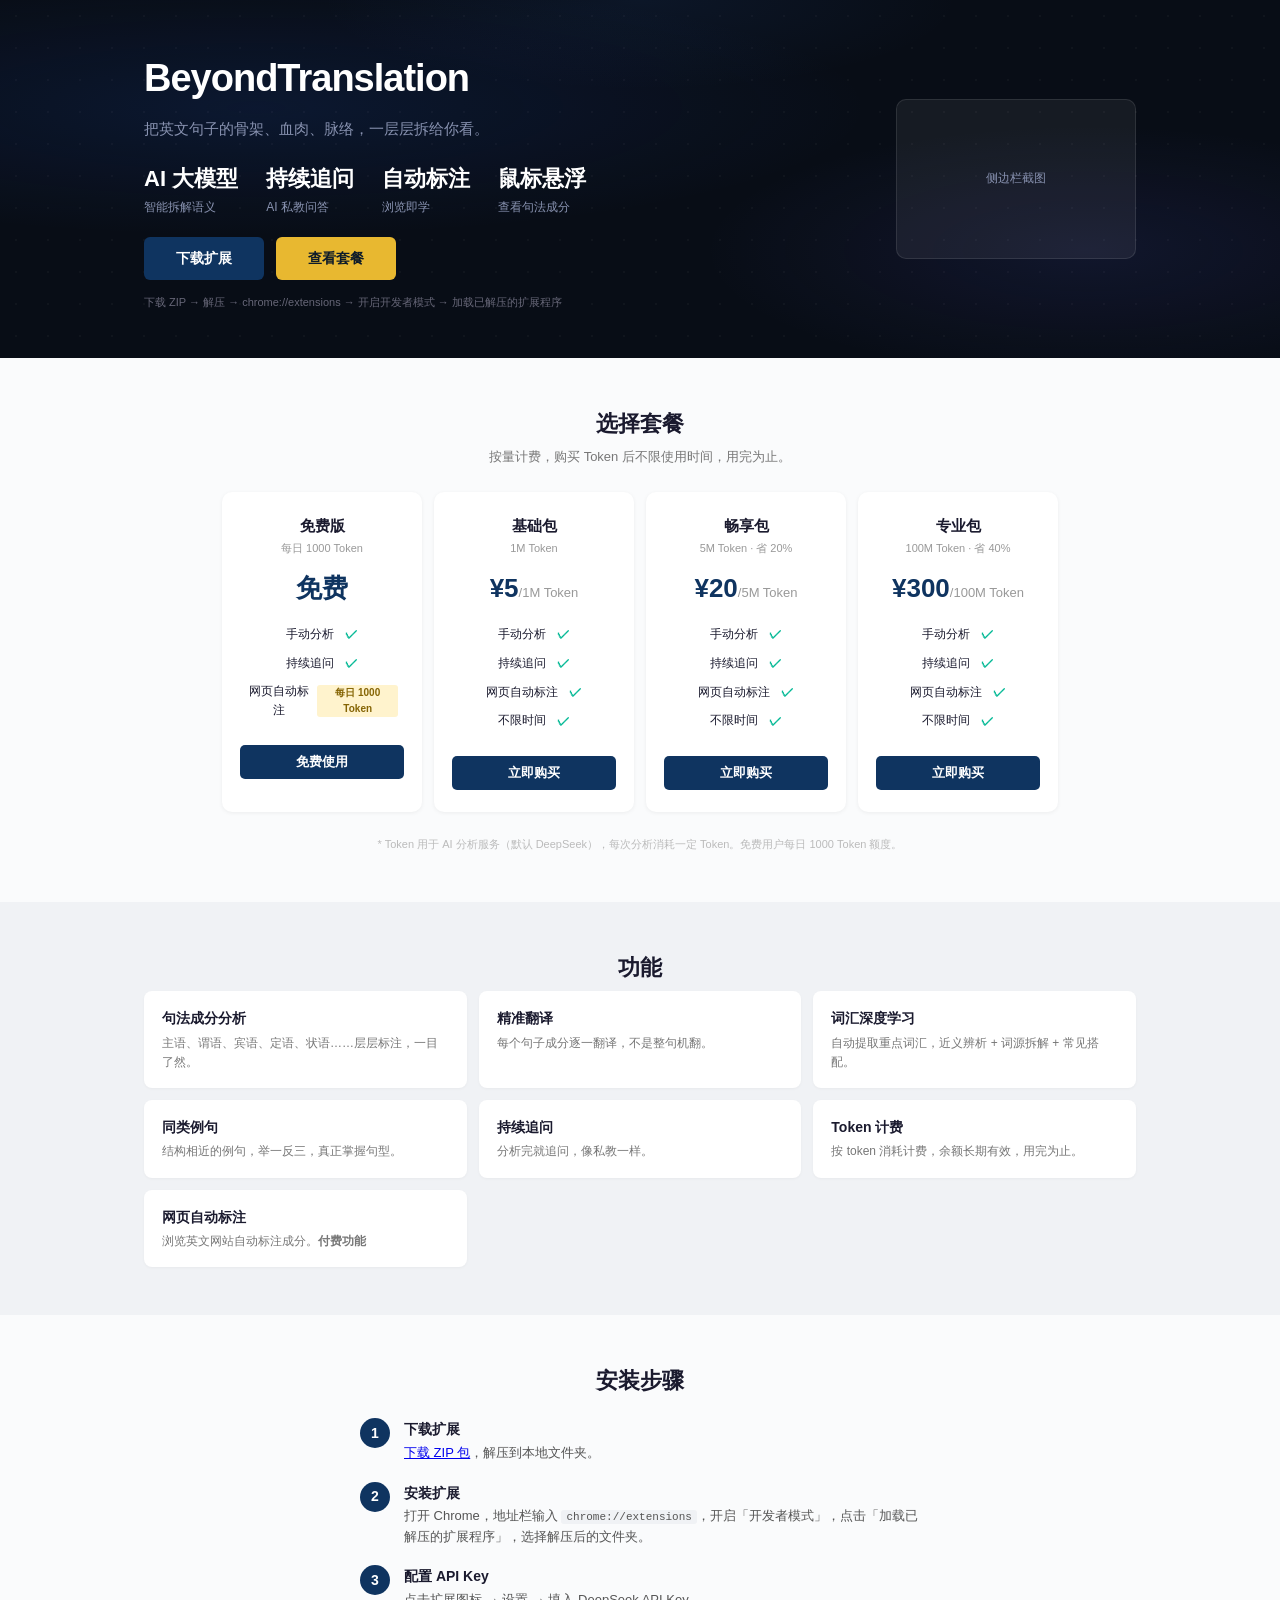
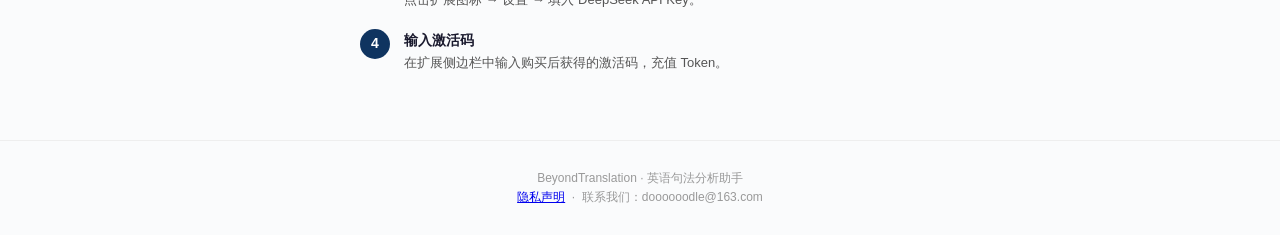
==== index.html @ a38ae43b "1" ====
<!DOCTYPE html>
<html lang="zh-CN">
<head>
<meta charset="UTF-8">
<meta name="viewport" content="width=device-width, initial-scale=1.0">
<title>BeyondTranslation - 英语句法分析助手</title>
<link rel="stylesheet" href="css/style.css">
</head>
<body>

<!-- Hero -->
<header class="hero">
  <div class="container hero-split">
    <div class="hero-left">
      <h1>BeyondTranslation</h1>
      <p class="hero-tagline">把英文句子的骨架、血肉、脉络，一层层拆给你看。</p>
      <div class="hero-stats">
        <div class="stat"><strong>AI 大模型</strong><span>智能拆解语义</span></div>
        <div class="stat"><strong>持续追问</strong><span>AI 私教问答</span></div>
        <div class="stat"><strong>自动标注</strong><span>浏览即学</span></div>
        <div class="stat"><strong>鼠标悬浮</strong><span>查看句法成分</span></div>
      </div>
      <div class="hero-actions">
        <a href="assets/beyond-translation.zip" class="hero-cta hero-cta-dl" download>下载扩展</a>
        <a href="#pricing" class="hero-cta">查看套餐</a>
        <p class="hero-install">下载 ZIP → 解压 → chrome://extensions → 开启开发者模式 → 加载已解压的扩展程序</p>
      </div>    </div>
    <div class="hero-right">
      <div class="hero-img">
        <span>侧边栏截图</span>
      </div>
    </div>
  </div>
</header>

<!-- 定价 -->
<section class="section" id="pricing">
  <div class="container">
    <h2>选择套餐</h2>
    <p class="section-desc">按量计费，购买 Token 后不限使用时间，用完为止。</p>
    <div class="pricing-grid" id="pricingGrid">
      <!-- JS 动态渲染 -->
    </div>
    <p class="disclaimer">* Token 用于 AI 分析服务（默认 DeepSeek），每次分析消耗一定 Token。免费用户每日 1000 Token 额度。</p>
  </div>
</section>

<!-- 购买流程区 -->
<section class="section hidden" id="purchaseSection">
  <div class="container">
    <div class="purchase-panel" id="purchasePanel"></div>
  </div>
</section>

<!-- 功能 -->
<section class="section section-alt" id="features">
  <div class="container">
    <h2>功能</h2>
    <div class="feature-grid">
      <div class="feature-card">
        <h3>句法成分分析</h3>
        <p>主语、谓语、宾语、定语、状语……层层标注，一目了然。</p>
      </div>
      <div class="feature-card">
        <h3>精准翻译</h3>
        <p>每个句子成分逐一翻译，不是整句机翻。</p>
      </div>
      <div class="feature-card">
        <h3>词汇深度学习</h3>
        <p>自动提取重点词汇，近义辨析 + 词源拆解 + 常见搭配。</p>
      </div>
      <div class="feature-card">
        <h3>同类例句</h3>
        <p>结构相近的例句，举一反三，真正掌握句型。</p>
      </div>
      <div class="feature-card">
        <h3>持续追问</h3>
        <p>分析完就追问，像私教一样。</p>
      </div>
      <div class="feature-card">
        <h3>Token 计费</h3>
        <p>按 token 消耗计费，余额长期有效，用完为止。</p>
      </div>
      <div class="feature-card">
        <h3>网页自动标注</h3>
        <p>浏览英文网站自动标注成分。<strong>付费功能</strong></p>
      </div>
    </div>
  </div>
</section>

<!-- 安装 -->
<section class="section" id="install">
  <div class="container">
    <h2>安装步骤</h2>
    <div class="steps">
      <div class="step"><div class="step-num">1</div><div class="step-body"><h3>下载扩展</h3><p><a href="assets/beyond-translation.zip" download>下载 ZIP 包</a>，解压到本地文件夹。</p></div></div>
      <div class="step"><div class="step-num">2</div><div class="step-body"><h3>安装扩展</h3><p>打开 Chrome，地址栏输入 <code>chrome://extensions</code>，开启「开发者模式」，点击「加载已解压的扩展程序」，选择解压后的文件夹。</p></div></div>
      <div class="step"><div class="step-num">3</div><div class="step-body"><h3>配置 API Key</h3><p>点击扩展图标 → 设置 → 填入 DeepSeek API Key。</p></div></div>
      <div class="step"><div class="step-num">4</div><div class="step-body"><h3>输入激活码</h3><p>在扩展侧边栏中输入购买后获得的激活码，充值 Token。</p></div></div>
    </div>
  </div>
</section>

<footer class="footer">
  <div class="container">
    <p>BeyondTranslation · 英语句法分析助手</p>
    <p class="footer-sub">
      <a href="#privacy" id="privacyToggle">隐私声明</a>
      &nbsp;·&nbsp;
      <span>联系我们：doooooodle@163.com</span>
    </p>
  </div>
</footer>

<div id="privacyModal" style="display:none;position:fixed;inset:0;z-index:9999;background:rgba(0,0,0,.5);justify-content:center;align-items:center">
  <div style="background:#fff;max-width:600px;padding:32px;border-radius:10px;max-height:80vh;overflow-y:auto;font-size:13px;line-height:1.8;color:#555">
    <h3 style="color:#1a1a2e;margin-bottom:12px">隐私声明</h3>
    <p>BeyondTranslation 是一款 Chrome 浏览器扩展，所有数据处理均在用户本地浏览器中完成：</p>
    <ul style="padding-left:16px;margin:8px 0">
      <li>用户选中的英文文本仅用于调用用户自行配置的 AI 模型接口，不经过我们的服务器。</li>
      <li>激活码验证通过加密 HTTPS 请求完成，仅传输激活码及设备标识用于验证有效期。</li>
      <li>不收集或存储用户的浏览历史、网页内容、个人信息。</li>
      <li>不向第三方出售或共享任何用户数据。</li>
    </ul>
    <p style="margin-top:8px">如有疑问，请联系：doooooodle@163.com</p>
    <button onclick="document.getElementById('privacyModal').style.display='none'" style="margin-top:16px;padding:6px 20px;border-radius:4px;background:#0f3460;color:#fff;border:none;cursor:pointer;font-size:13px">关闭</button>
  </div>
</div>

<script>
document.getElementById('privacyToggle').addEventListener('click', function(e) {
  e.preventDefault();
  document.getElementById('privacyModal').style.display = 'flex';
});
</script>

<script src="js/app.js"></script>
</body>
</html>
---- css/style.css ----
*,*::before,*::after{box-sizing:border-box;margin:0;padding:0}
html{scroll-behavior:smooth}
body{
  font-family:-apple-system,"PingFang SC","Microsoft YaHei","Segoe UI",sans-serif;
  color:#1a1a2e;background:#fafbfc;line-height:1.6
}
.container{max-width:1040px;margin:0 auto;padding:0 24px}
.hidden{display:none!important}

/* Hero */
.hero{
  background:#080d16;
  color:#fff;padding:48px 24px 48px;position:relative;overflow:hidden
}
.hero::before{
  content:"";position:absolute;inset:0;
  background:
    radial-gradient(ellipse 80% 60% at 20% 30%,rgba(37,99,235,.12) 0%,transparent 60%),
    radial-gradient(ellipse 60% 70% at 85% 70%,rgba(99,102,241,.10) 0%,transparent 50%),
    radial-gradient(ellipse 50% 50% at 50% 0%,rgba(59,130,246,.08) 0%,transparent 50%);
  pointer-events:none
}
.hero::after{
  content:"";position:absolute;inset:0;
  background-image:
    radial-gradient(circle,rgba(255,255,255,.03) 1px,transparent 1px);
  background-size:32px 32px;
  pointer-events:none
}
.hero-split{display:flex;align-items:center;gap:36px;position:relative;z-index:1}
.hero-left{flex:1;min-width:0}
.hero-right{flex-shrink:0}
.hero h1{font-size:38px;font-weight:800;letter-spacing:-1px;margin-bottom:8px}
.hero-tagline{font-size:15px;color:#8892b0;max-width:420px;margin-bottom:20px}
.hero-stats{display:flex;gap:28px;margin-bottom:20px}
.stat strong{display:block;font-size:22px;font-weight:700}
.stat span{display:block;font-size:12px;color:#8892b0;margin-top:2px}
.hero-cta{
  display:inline-block;padding:10px 32px;border-radius:6px;background:#e8b830;color:#0d1b2a;
  font-size:14px;font-weight:700;text-decoration:none;transition:background .2s;margin-right:6px
}
.hero-cta:hover{background:#f0c850}
.hero-cta-dl{background:#0f3460;color:#fff}
.hero-cta-dl:hover{background:#1a1a2e}
.hero-actions{display:flex;flex-wrap:wrap;align-items:baseline;gap:6px}
.hero-install{width:100%;margin-top:8px;font-size:11px;color:#667;line-height:1.5}
.hero-img{
  width:240px;height:160px;border-radius:10px;background:rgba(255,255,255,.06);
  border:1px solid rgba(255,255,255,.1);display:flex;align-items:center;
  justify-content:center;color:#8892b0;font-size:12px
}

/* sections */
.section{padding:48px 24px}
.section-alt{background:#f0f2f5}
.section h2{text-align:center;font-size:22px;margin-bottom:6px;font-weight:700}
.section-desc{text-align:center;color:#777;margin-bottom:24px;font-size:13px}
.disclaimer{text-align:center;color:#bbb;font-size:11px;margin-top:24px;max-width:560px;margin-left:auto;margin-right:auto}
.disclaimer a{color:#0984e3}

/* features */
.feature-grid{
  display:grid;grid-template-columns:repeat(auto-fill,minmax(240px,1fr));gap:12px
}
.feature-card{
  background:#fff;border-radius:8px;padding:16px 18px;box-shadow:0 1px 3px rgba(0,0,0,.04)
}
.feature-card h3{font-size:14px;margin-bottom:4px}
.feature-card p{font-size:12px;color:#777}

/* pricing */
.pricing-grid{display:flex;gap:12px;justify-content:center;flex-wrap:wrap}
.pricing-card{
  background:#fff;border-radius:10px;padding:20px 16px;flex:1;min-width:160px;max-width:200px;
  box-shadow:0 1px 4px rgba(0,0,0,.06);text-align:center;cursor:pointer;
  transition:transform .2s,box-shadow .2s;border:2px solid transparent
}
.pricing-card:hover{transform:translateY(-3px);box-shadow:0 6px 20px rgba(0,0,0,.1)}
.pricing-card.selected{border-color:#0f3460;box-shadow:0 3px 16px rgba(15,52,96,.12)}
.pricing-card .plan-name{font-size:15px;font-weight:700;margin-bottom:2px}
.pricing-card .plan-desc{font-size:11px;color:#999;margin-bottom:10px}
.pricing-card .plan-price{font-size:26px;font-weight:800;color:#0f3460}
.pricing-card .plan-price span{font-size:13px;font-weight:400;color:#999}
.feat-list{margin:12px 0;font-size:12px;display:flex;flex-direction:column;align-items:center;gap:2px}
.feat-row{padding:3px 6px;display:flex;align-items:center;gap:5px;border-radius:4px;cursor:default;position:relative;transition:background .15s}
.feat-row:hover{background:#f5f6fa}
.feat-row[data-tip]:hover::after{
  content:attr(data-tip);position:absolute;bottom:calc(100% + 6px);left:50%;
  transform:translateX(-50%);white-space:nowrap;font-size:11px;color:#fff;
  background:#1a1a2e;padding:4px 10px;border-radius:4px;pointer-events:none;z-index:10
}
.feat-icon{font-size:13px;width:18px;text-align:center}
.feat-yes{color:#00b894;font-weight:700;font-size:13px;margin-left:auto;padding-left:6px}
.feat-limited{display:inline-block;background:#fff3cd;color:#856404;padding:0 5px;border-radius:3px;font-size:10px;font-weight:600;margin-left:auto}
.pricing-card .plan-btn{
  display:inline-block;margin-top:10px;padding:8px 24px;border-radius:5px;
  background:#0f3460;color:#fff;font-size:13px;font-weight:600;
  border:none;cursor:pointer;width:100%;transition:background .2s
}
.pricing-card .plan-btn:hover{background:#1a1a2e}

/* purchase panel */
.purchase-panel{
  background:#fff;border-radius:10px;padding:32px 28px;max-width:440px;margin:0 auto;
  box-shadow:0 2px 10px rgba(0,0,0,.08);text-align:center
}
.purchase-panel h3{font-size:18px;margin-bottom:4px}
.order-summary{text-align:left;background:#f8f9fa;border-radius:8px;padding:14px 18px;margin-bottom:20px}
.order-summary .row{display:flex;justify-content:space-between;padding:3px 0;font-size:13px}
.order-summary .row.total{font-weight:700;border-top:1px solid #e0e0e0;margin-top:3px;padding-top:7px}
.qrcode-wrapper{margin:12px 0}
.qrcode-wrapper img{max-width:100%;border:1px solid #eee;border-radius:8px}
.qrcode-hint{font-size:13px;color:#666;margin-top:6px}
.countdown{font-size:12px;color:#999;margin-top:3px}
.activation-result{margin:20px 0}
.activation-code{
  font-size:24px;font-weight:800;letter-spacing:3px;font-family:"Courier New",monospace;
  background:#f0f2f5;padding:14px 20px;border-radius:8px;margin:10px 0;user-select:all
}
.btn{
  display:inline-block;padding:9px 24px;border-radius:5px;font-size:13px;font-weight:600;
  border:none;cursor:pointer
}
.btn-primary{background:#0f3460;color:#fff}
.btn-primary:hover{background:#1a1a2e}
.btn-secondary{background:#e8eaed;color:#333}
.btn-secondary:hover{background:#d0d3d8}
.toast{
  position:fixed;bottom:32px;left:50%;transform:translateX(-50%);background:#1a1a2e;color:#fff;
  padding:10px 24px;border-radius:6px;font-size:13px;z-index:999;opacity:0;transition:opacity .3s
}
.toast.show{opacity:1}
.spinner{
  display:inline-block;width:20px;height:20px;border:2px solid #ddd;border-top-color:#0f3460;
  border-radius:50%;animation:spin .8s linear infinite;vertical-align:middle;margin-right:8px
}
@keyframes spin{to{transform:rotate(360deg)}}

/* steps */
.steps{max-width:560px;margin:20px auto 0}
.step{display:flex;gap:14px;margin-bottom:18px}
.step-num{
  width:30px;height:30px;border-radius:50%;background:#0f3460;color:#fff;
  display:flex;align-items:center;justify-content:center;font-weight:700;font-size:14px;flex-shrink:0
}
.step-body h3{font-size:14px;margin-bottom:2px}
.step-body p{font-size:13px;color:#555}
.step-body code{background:#f0f2f5;padding:1px 5px;border-radius:3px;font-size:11px}

/* footer */
.footer{text-align:center;padding:28px 24px;color:#999;font-size:12px;border-top:1px solid #eee}

/* responsive */
@media(max-width:720px){
  .hero-split{flex-direction:column;text-align:center;gap:24px}
  .hero h1{font-size:32px}
  .hero-tagline{margin-left:auto;margin-right:auto}
  .hero-stats{justify-content:center}
  .hero-right{display:none}
}
@media(max-width:640px){
  .hero{padding:36px 16px 36px}
  .section{padding:36px 16px}
  .pricing-grid{flex-direction:column;align-items:center}
  .pricing-card{max-width:100%;min-width:0;width:100%}
  .purchase-panel{padding:24px 18px}
  .activation-code{font-size:20px;letter-spacing:2px;padding:12px 14px}
}
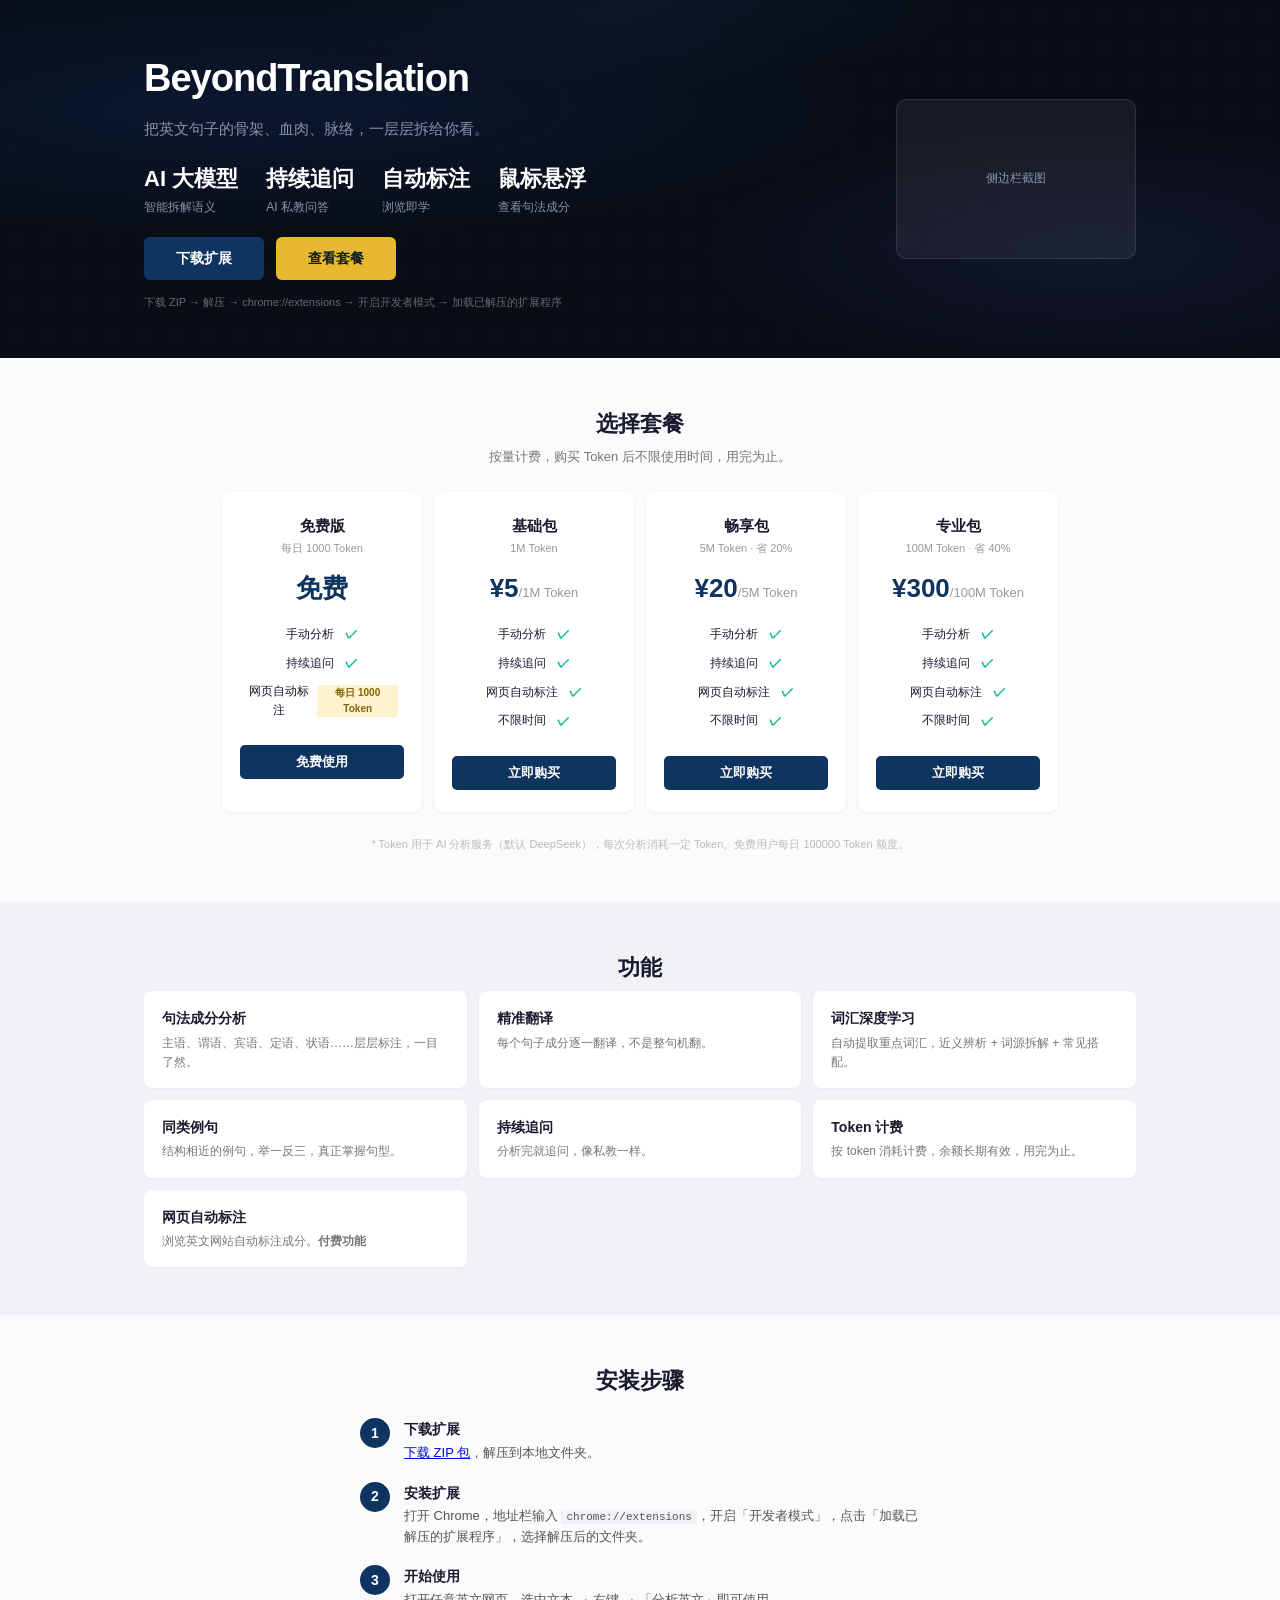
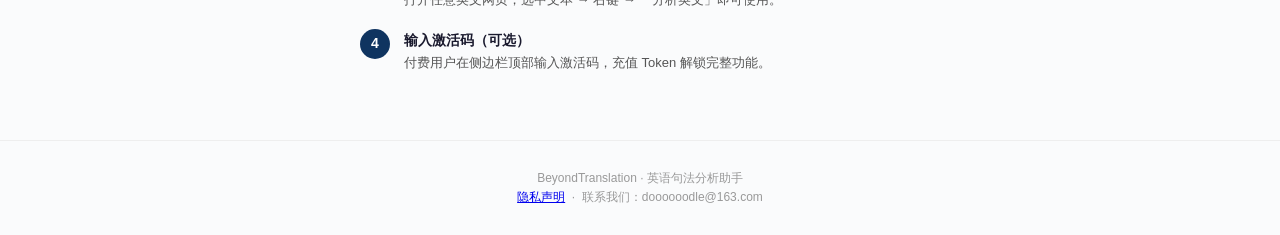
==== commit 499727e6: "1" ====
--- a/index.html
+++ b/index.html
@@ -41,7 +41,7 @@
     <div class="pricing-grid" id="pricingGrid">
       <!-- JS 动态渲染 -->
     </div>
-    <p class="disclaimer">* Token 用于 AI 分析服务（默认 DeepSeek），每次分析消耗一定 Token。免费用户每日 1000 Token 额度。</p>
+    <p class="disclaimer">* Token 用于 AI 分析服务（默认 DeepSeek），每次分析消耗一定 Token。免费用户每日 100000 Token 额度。</p>
   </div>
 </section>
 
@@ -96,8 +96,8 @@
     <div class="steps">
       <div class="step"><div class="step-num">1</div><div class="step-body"><h3>下载扩展</h3><p><a href="assets/beyond-translation.zip" download>下载 ZIP 包</a>，解压到本地文件夹。</p></div></div>
       <div class="step"><div class="step-num">2</div><div class="step-body"><h3>安装扩展</h3><p>打开 Chrome，地址栏输入 <code>chrome://extensions</code>，开启「开发者模式」，点击「加载已解压的扩展程序」，选择解压后的文件夹。</p></div></div>
-      <div class="step"><div class="step-num">3</div><div class="step-body"><h3>配置 API Key</h3><p>点击扩展图标 → 设置 → 填入 DeepSeek API Key。</p></div></div>
-      <div class="step"><div class="step-num">4</div><div class="step-body"><h3>输入激活码</h3><p>在扩展侧边栏中输入购买后获得的激活码，充值 Token。</p></div></div>
+      <div class="step"><div class="step-num">3</div><div class="step-body"><h3>开始使用</h3><p>打开任意英文网页，选中文本 → 右键 → 「分析英文」即可使用。</p></div></div>
+      <div class="step"><div class="step-num">4</div><div class="step-body"><h3>输入激活码（可选）</h3><p>付费用户在侧边栏顶部输入激活码，充值 Token 解锁完整功能。</p></div></div>
     </div>
   </div>
 </section>
@@ -129,9 +129,16 @@
 </div>
 
 <script>
+function showPrivacyModal() {
+  document.getElementById('privacyModal').style.display = 'flex';
+}
 document.getElementById('privacyToggle').addEventListener('click', function(e) {
   e.preventDefault();
-  document.getElementById('privacyModal').style.display = 'flex';
+  showPrivacyModal();
+});
+if (location.hash === '#privacy') showPrivacyModal();
+window.addEventListener('hashchange', function() {
+  if (location.hash === '#privacy') showPrivacyModal();
 });
 </script>
 
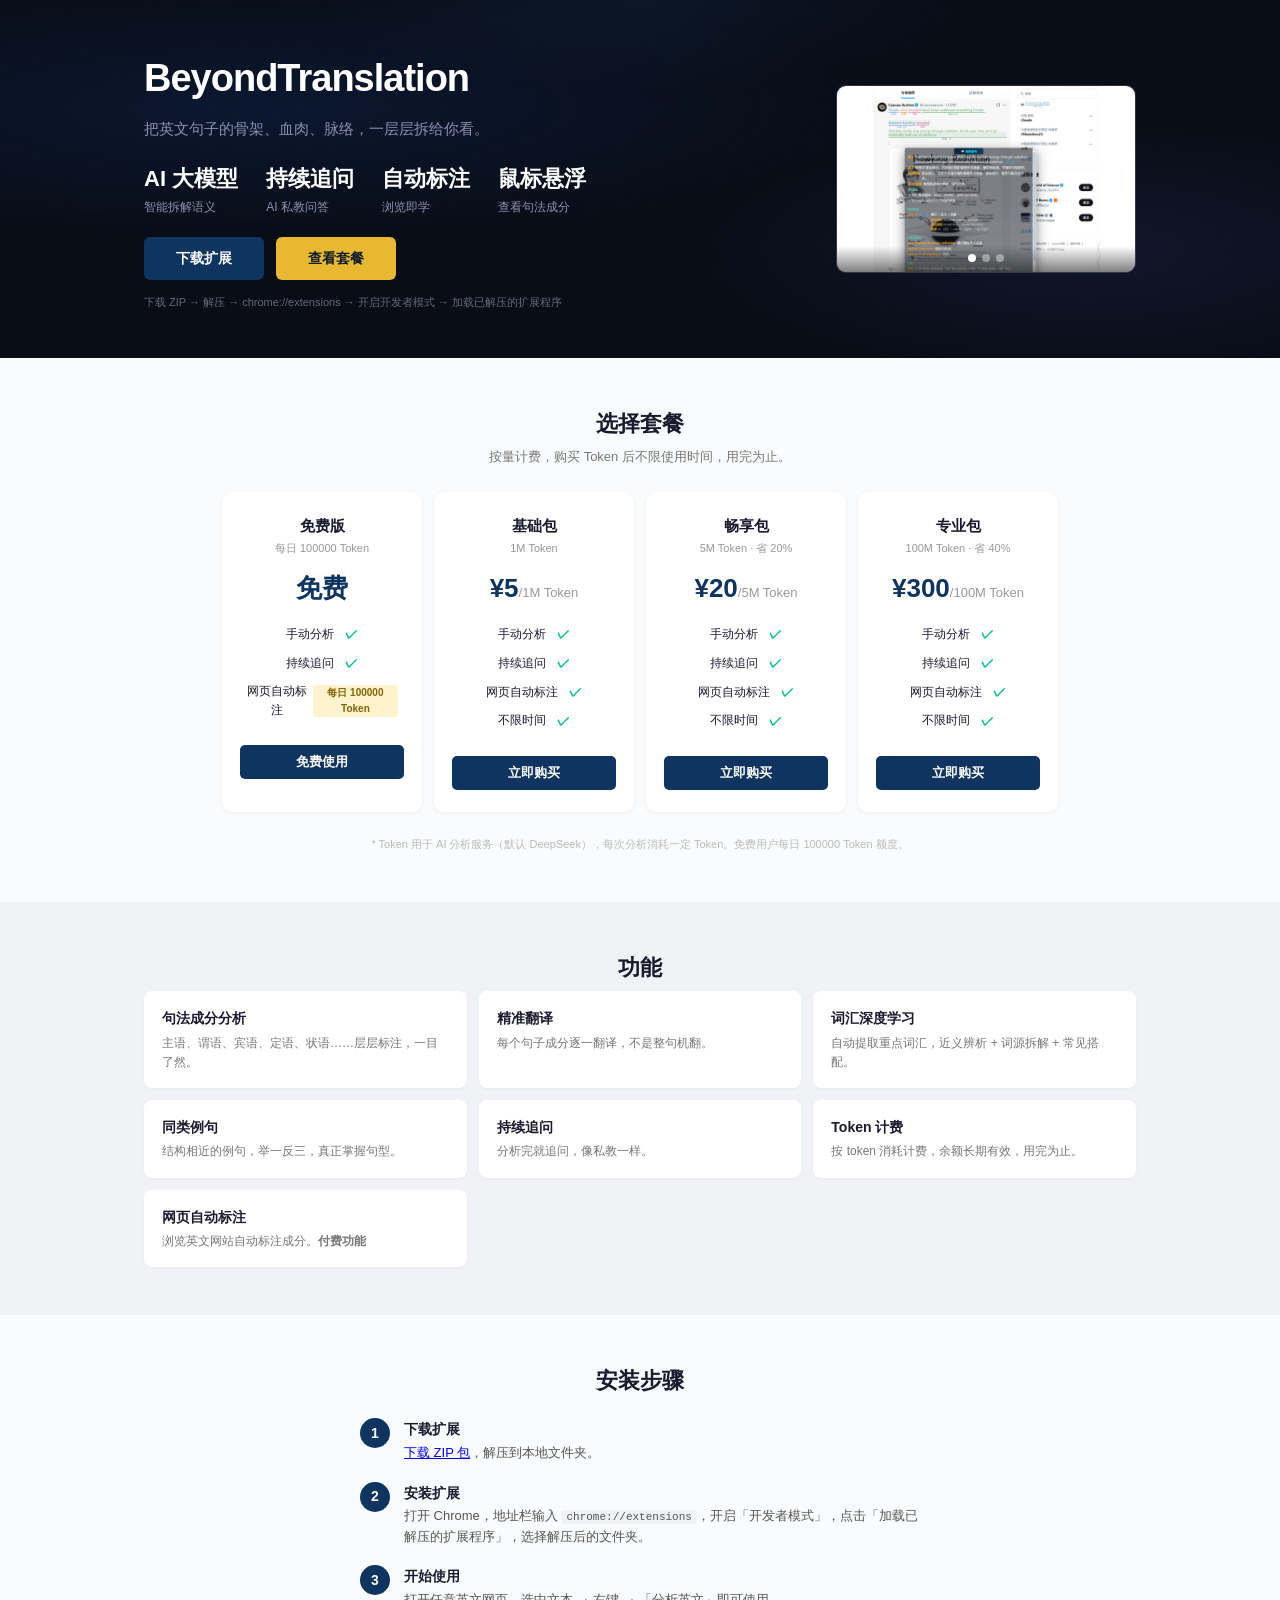
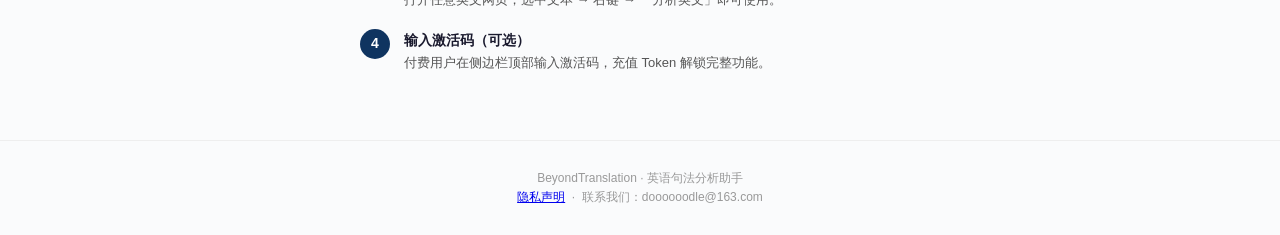
==== commit 13e13850: "1" ====
--- a/index.html
+++ b/index.html
@@ -26,8 +26,17 @@
         <p class="hero-install">下载 ZIP → 解压 → chrome://extensions → 开启开发者模式 → 加载已解压的扩展程序</p>
       </div>    </div>
     <div class="hero-right">
-      <div class="hero-img">
-        <span>侧边栏截图</span>
+      <div class="hero-carousel">
+        <div class="carousel-slides" id="carouselSlides">
+          <img src="assets/screenshot-1.png" alt="截图 1" class="carousel-img">
+          <img src="assets/screenshot-2.png" alt="截图 2" class="carousel-img">
+          <img src="assets/screenshot-3.png" alt="截图 3" class="carousel-img">
+        </div>
+        <div class="carousel-dots" id="carouselDots">
+          <span class="dot active"></span>
+          <span class="dot"></span>
+          <span class="dot"></span>
+        </div>
       </div>
     </div>
   </div>
@@ -140,6 +149,31 @@
 window.addEventListener('hashchange', function() {
   if (location.hash === '#privacy') showPrivacyModal();
 });
+
+// ── 轮播 ──────────────────────────────────────
+(function(){
+  var slides = document.getElementById('carouselSlides');
+  var dots = document.querySelectorAll('.dot');
+  if (!slides || !dots.length) return;
+  var current = 0;
+  var timer;
+
+  function goTo(index) {
+    if (index === current) return;
+    slides.style.transform = 'translateX(-' + (index * 100) + '%)';
+    dots[current].classList.remove('active');
+    dots[index].classList.add('active');
+    current = index;
+  }
+
+  dots.forEach(function(dot, i) {
+    dot.addEventListener('click', function() { goTo(i); resetTimer(); });
+  });
+
+  function next() { goTo((current + 1) % dots.length); }
+  function resetTimer() { clearInterval(timer); timer = setInterval(next, 4000); }
+  timer = setInterval(next, 4000);
+})();
 </script>
 
 <script src="js/app.js"></script>
--- a/css/style.css
+++ b/css/style.css
@@ -44,11 +44,22 @@
 .hero-cta-dl:hover{background:#1a1a2e}
 .hero-actions{display:flex;flex-wrap:wrap;align-items:baseline;gap:6px}
 .hero-install{width:100%;margin-top:8px;font-size:11px;color:#667;line-height:1.5}
-.hero-img{
-  width:240px;height:160px;border-radius:10px;background:rgba(255,255,255,.06);
-  border:1px solid rgba(255,255,255,.1);display:flex;align-items:center;
-  justify-content:center;color:#8892b0;font-size:12px
+.hero-carousel{
+  position:relative;width:300px;overflow:hidden;border-radius:10px;
+  border:1px solid rgba(255,255,255,.12);background:rgba(255,255,255,.04)
 }
+.carousel-slides{display:flex;transition:transform .5s ease}
+.carousel-img{width:100%;height:auto;display:block;flex-shrink:0}
+.carousel-dots{
+  display:flex;justify-content:center;gap:6px;padding:8px 0 10px;
+  position:absolute;bottom:0;left:0;right:0;
+  background:linear-gradient(transparent,rgba(0,0,0,.5))
+}
+.dot{
+  width:8px;height:8px;border-radius:50%;background:rgba(255,255,255,.4);
+  cursor:pointer;transition:background .2s
+}
+.dot.active{background:#fff}
 
 /* sections */
 .section{padding:48px 24px}
@@ -157,6 +168,7 @@
   .hero-tagline{margin-left:auto;margin-right:auto}
   .hero-stats{justify-content:center}
   .hero-right{display:none}
+  .hero-carousel{width:auto}
 }
 @media(max-width:640px){
   .hero{padding:36px 16px 36px}
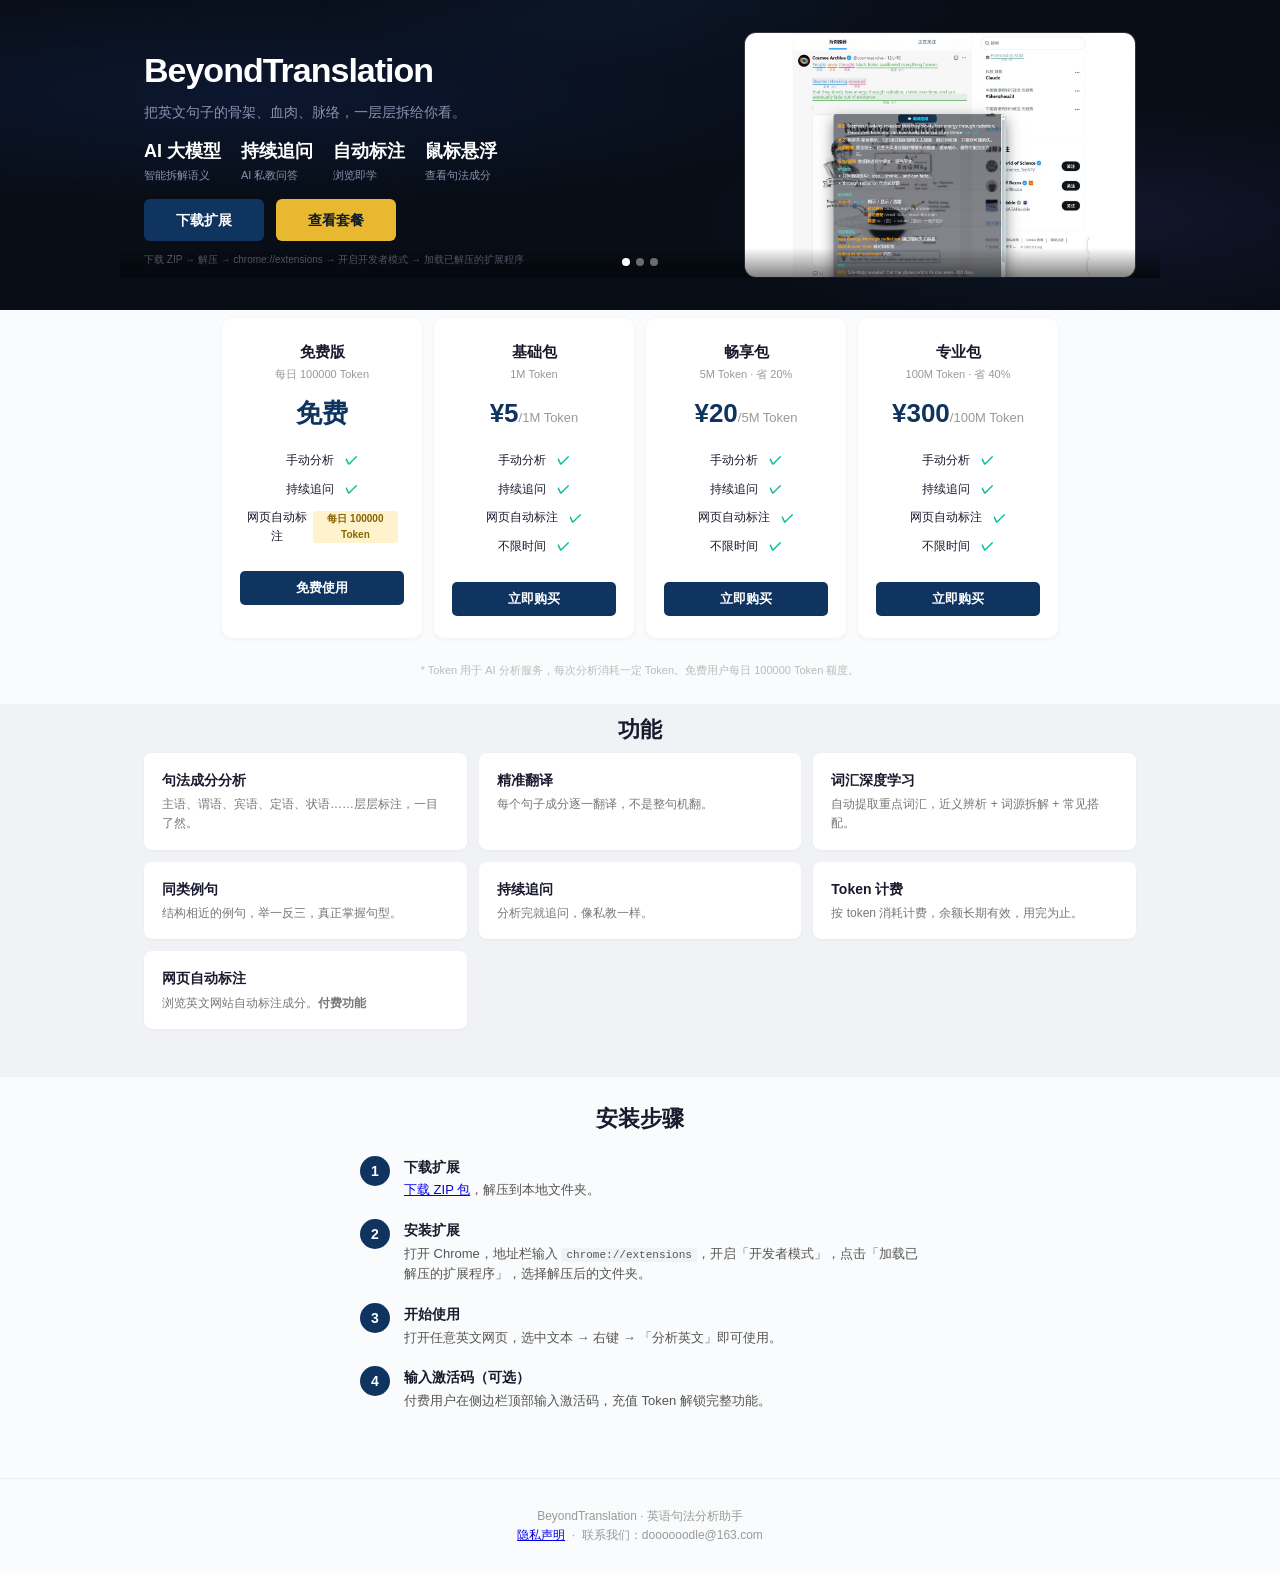
==== commit ff21589a: "1" ====
--- a/index.html
+++ b/index.html
@@ -28,9 +28,9 @@
     <div class="hero-right">
       <div class="hero-carousel">
         <div class="carousel-slides" id="carouselSlides">
-          <img src="assets/screenshot-1.png" alt="截图 1" class="carousel-img">
-          <img src="assets/screenshot-2.png" alt="截图 2" class="carousel-img">
-          <img src="assets/screenshot-3.png" alt="截图 3" class="carousel-img">
+          <img src="assets/screenshot-1.jpg" alt="截图 1" class="carousel-img">
+          <img src="assets/screenshot-2.jpg" alt="截图 2" class="carousel-img">
+          <img src="assets/screenshot-3.jpg" alt="截图 3" class="carousel-img">
         </div>
         <div class="carousel-dots" id="carouselDots">
           <span class="dot active"></span>
@@ -45,12 +45,10 @@
 <!-- 定价 -->
 <section class="section" id="pricing">
   <div class="container">
-    <h2>选择套餐</h2>
-    <p class="section-desc">按量计费，购买 Token 后不限使用时间，用完为止。</p>
     <div class="pricing-grid" id="pricingGrid">
       <!-- JS 动态渲染 -->
     </div>
-    <p class="disclaimer">* Token 用于 AI 分析服务（默认 DeepSeek），每次分析消耗一定 Token。免费用户每日 100000 Token 额度。</p>
+    <p class="disclaimer">* Token 用于 AI 分析服务，每次分析消耗一定 Token。免费用户每日 100000 Token 额度。</p>
   </div>
 </section>
 
@@ -137,6 +135,12 @@
   </div>
 </div>
 
+<div class="lightbox" id="lightbox">
+  <button class="lb-btn lb-prev">‹</button>
+  <img src="" alt="放大查看">
+  <button class="lb-btn lb-next">›</button>
+</div>
+
 <script>
 function showPrivacyModal() {
   document.getElementById('privacyModal').style.display = 'flex';
@@ -170,6 +174,40 @@
     dot.addEventListener('click', function() { goTo(i); resetTimer(); });
   });
 
+  // 点击图片放大
+  var imgs = slides.querySelectorAll('.carousel-img');
+  var lb = document.getElementById('lightbox');
+  var lbImg = lb.querySelector('img');
+  imgs.forEach(function(img) {
+    img.addEventListener('click', function() {
+      lbImg.src = this.src;
+      lb.classList.add('show');
+    });
+  });
+  lb.addEventListener('click', function() { this.classList.remove('show'); });
+
+  // 左右箭头导航
+  var lbPrev = lb.querySelector('.lb-prev');
+  var lbNext = lb.querySelector('.lb-next');
+  function lbNav(dir) {
+    goTo((current + dir + dots.length) % dots.length);
+    lbImg.src = imgs[current].src;
+  }
+  lbPrev.addEventListener('click', function(e) { e.stopPropagation(); lbNav(-1); });
+  lbNext.addEventListener('click', function(e) { e.stopPropagation(); lbNav(1); });
+  document.addEventListener('keydown', function(e) {
+    if (!lb.classList.contains('show')) return;
+    if (e.key === 'ArrowLeft') {
+      goTo((current - 1 + dots.length) % dots.length);
+      lbImg.src = imgs[current].src;
+    } else if (e.key === 'ArrowRight') {
+      goTo((current + 1) % dots.length);
+      lbImg.src = imgs[current].src;
+    } else if (e.key === 'Escape') {
+      lb.classList.remove('show');
+    }
+  });
+
   function next() { goTo((current + 1) % dots.length); }
   function resetTimer() { clearInterval(timer); timer = setInterval(next, 4000); }
   timer = setInterval(next, 4000);
--- a/css/style.css
+++ b/css/style.css
@@ -10,7 +10,7 @@
 /* Hero */
 .hero{
   background:#080d16;
-  color:#fff;padding:48px 24px 48px;position:relative;overflow:hidden
+  color:#fff;padding:32px 24px;position:relative;overflow:hidden
 }
 .hero::before{
   content:"";position:absolute;inset:0;
@@ -27,14 +27,13 @@
   background-size:32px 32px;
   pointer-events:none
 }
-.hero-split{display:flex;align-items:center;gap:36px;position:relative;z-index:1}
-.hero-left{flex:1;min-width:0}
-.hero-right{flex-shrink:0}
-.hero h1{font-size:38px;font-weight:800;letter-spacing:-1px;margin-bottom:8px}
-.hero-tagline{font-size:15px;color:#8892b0;max-width:420px;margin-bottom:20px}
-.hero-stats{display:flex;gap:28px;margin-bottom:20px}
-.stat strong{display:block;font-size:22px;font-weight:700}
-.stat span{display:block;font-size:12px;color:#8892b0;margin-top:2px}
+.hero-split{display:flex;align-items:center;justify-content:space-between;gap:180px;position:relative;z-index:1}
+.hero-left{width:420px;flex-shrink:0}
+.hero h1{font-size:34px;font-weight:800;letter-spacing:-1px;margin-bottom:4px}
+.hero-tagline{font-size:14px;color:#8892b0;margin-bottom:14px}
+.hero-stats{display:flex;gap:20px;margin-bottom:14px}
+.stat strong{display:block;font-size:18px;font-weight:700}
+.stat span{display:block;font-size:11px;color:#8892b0;margin-top:1px}
 .hero-cta{
   display:inline-block;padding:10px 32px;border-radius:6px;background:#e8b830;color:#0d1b2a;
   font-size:14px;font-weight:700;text-decoration:none;transition:background .2s;margin-right:6px
@@ -43,15 +42,16 @@
 .hero-cta-dl{background:#0f3460;color:#fff}
 .hero-cta-dl:hover{background:#1a1a2e}
 .hero-actions{display:flex;flex-wrap:wrap;align-items:baseline;gap:6px}
-.hero-install{width:100%;margin-top:8px;font-size:11px;color:#667;line-height:1.5}
+.hero-install{width:100%;margin-top:6px;font-size:10px;color:#667;line-height:1.4}
+.hero-right{flex:1;min-width:0;max-width:560px}
 .hero-carousel{
-  position:relative;width:300px;overflow:hidden;border-radius:10px;
+  width:100%;overflow:hidden;border-radius:12px;
   border:1px solid rgba(255,255,255,.12);background:rgba(255,255,255,.04)
 }
 .carousel-slides{display:flex;transition:transform .5s ease}
-.carousel-img{width:100%;height:auto;display:block;flex-shrink:0}
+.carousel-img{width:100%;height:auto;display:block;flex-shrink:0;cursor:zoom-in}
 .carousel-dots{
-  display:flex;justify-content:center;gap:6px;padding:8px 0 10px;
+  display:flex;justify-content:center;gap:6px;padding:10px 0 12px;
   position:absolute;bottom:0;left:0;right:0;
   background:linear-gradient(transparent,rgba(0,0,0,.5))
 }
@@ -80,6 +80,9 @@
 .feature-card p{font-size:12px;color:#777}
 
 /* pricing */
+#pricing{padding-top:8px;padding-bottom:24px}
+#features{padding-top:8px}
+#install{padding-top:24px}
 .pricing-grid{display:flex;gap:12px;justify-content:center;flex-wrap:wrap}
 .pricing-card{
   background:#fff;border-radius:10px;padding:20px 16px;flex:1;min-width:160px;max-width:200px;
@@ -158,17 +161,35 @@
 .step-body p{font-size:13px;color:#555}
 .step-body code{background:#f0f2f5;padding:1px 5px;border-radius:3px;font-size:11px}
 
+/* lightbox */
+.lightbox{
+  position:fixed;inset:0;z-index:9999;background:rgba(0,0,0,.85);
+  display:none;justify-content:center;align-items:center;cursor:zoom-out;
+  padding:32px
+}
+.lightbox.show{display:flex}
+.lightbox img{max-width:100%;max-height:100%;object-fit:contain;border-radius:4px}
+.lb-btn{
+  position:absolute;top:50%;transform:translateY(-50%);z-index:10;
+  background:rgba(255,255,255,.08);color:#fff;border:none;font-size:40px;
+  width:56px;height:80px;border-radius:6px;cursor:pointer;
+  transition:background .15s;line-height:1
+}
+.lb-btn:hover{background:rgba(255,255,255,.2)}
+.lb-prev{left:20px}
+.lb-next{right:20px}
+
 /* footer */
 .footer{text-align:center;padding:28px 24px;color:#999;font-size:12px;border-top:1px solid #eee}
 
 /* responsive */
-@media(max-width:720px){
-  .hero-split{flex-direction:column;text-align:center;gap:24px}
-  .hero h1{font-size:32px}
+@media(max-width:768px){
+  .hero{padding:24px 16px}
+  .hero-split{flex-direction:column;text-align:center;gap:16px}
+  .hero h1{font-size:28px}
   .hero-tagline{margin-left:auto;margin-right:auto}
-  .hero-stats{justify-content:center}
+  .hero-stats{justify-content:center;gap:16px}
   .hero-right{display:none}
-  .hero-carousel{width:auto}
 }
 @media(max-width:640px){
   .hero{padding:36px 16px 36px}
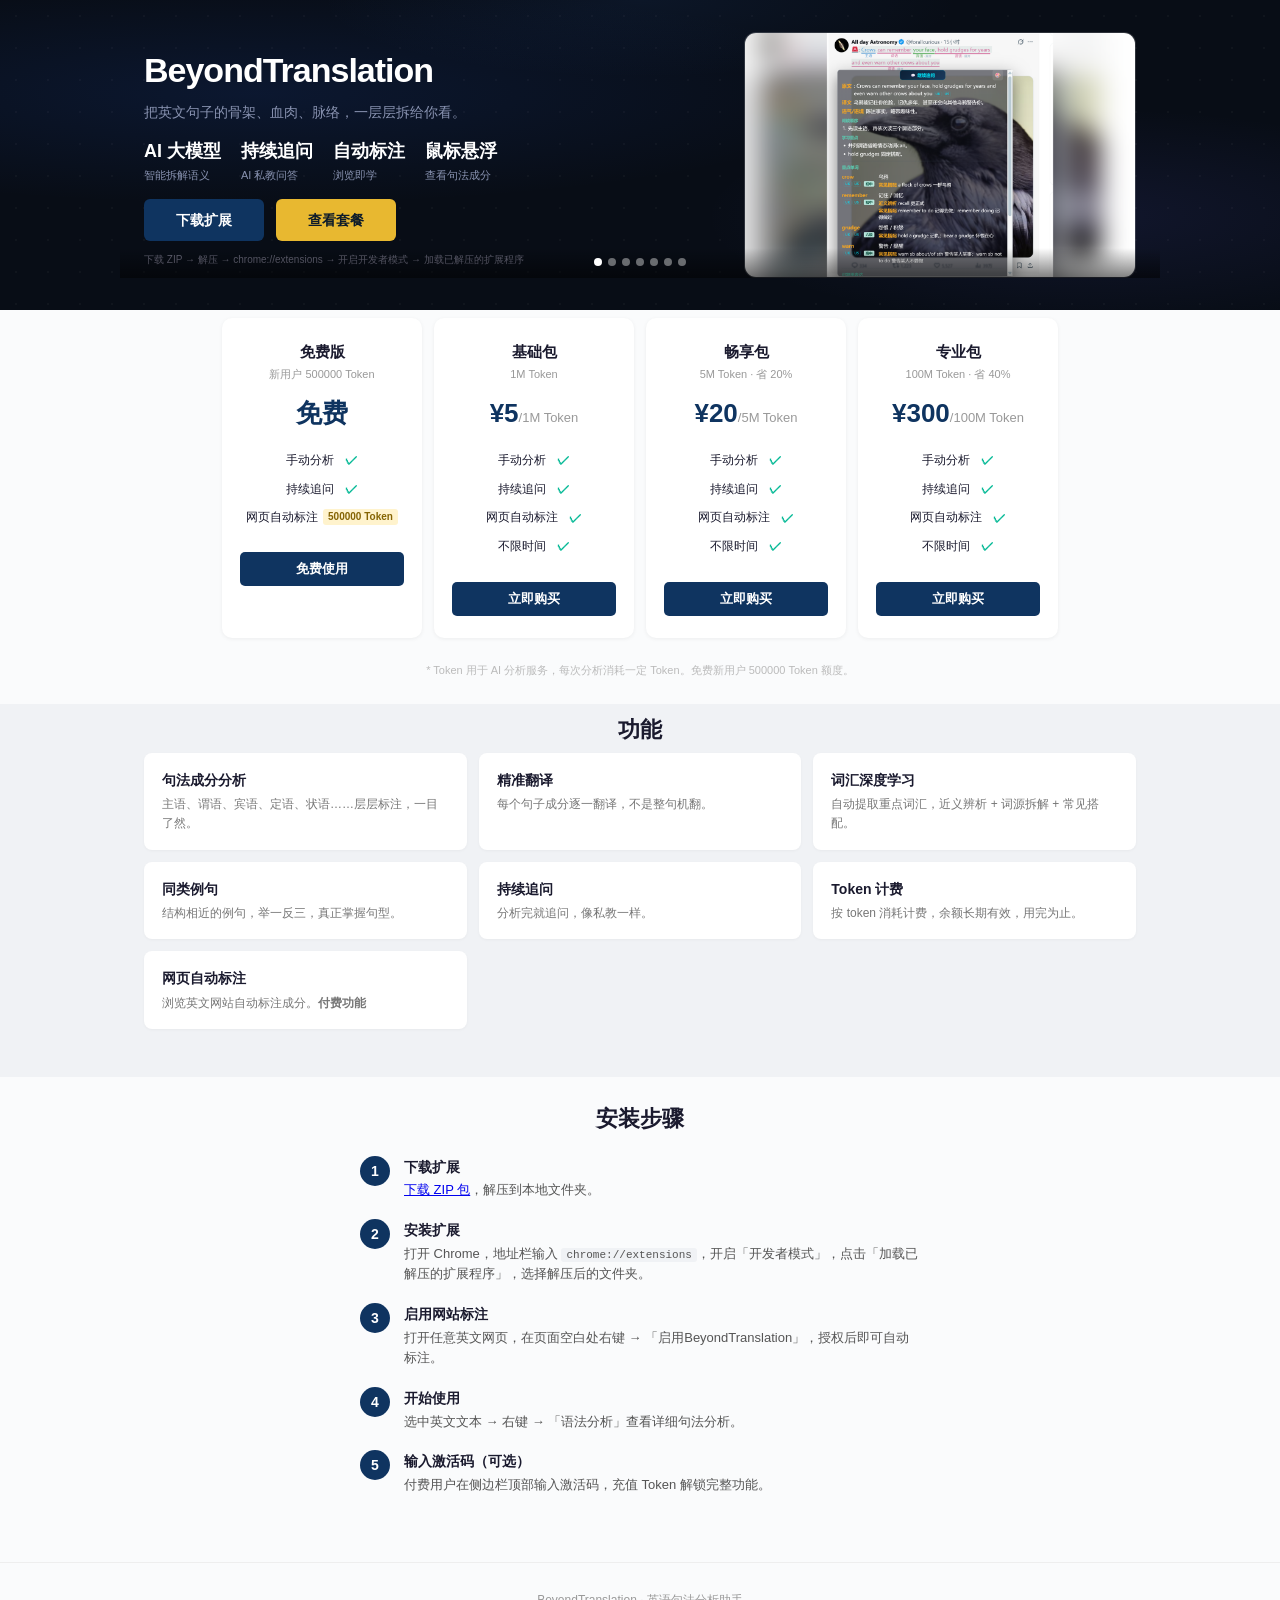
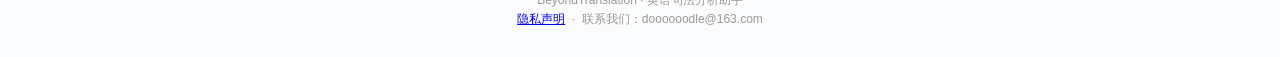
==== commit 1e7be526: "1" ====
--- a/index.html
+++ b/index.html
@@ -28,14 +28,22 @@
     <div class="hero-right">
       <div class="hero-carousel">
         <div class="carousel-slides" id="carouselSlides">
-          <img src="assets/screenshot-1.jpg" alt="截图 1" class="carousel-img">
-          <img src="assets/screenshot-2.jpg" alt="截图 2" class="carousel-img">
-          <img src="assets/screenshot-3.jpg" alt="截图 3" class="carousel-img">
+          <img src="assets/1.png" alt="截图 1" class="carousel-img">
+          <img src="assets/2.png" alt="截图 2" class="carousel-img">
+          <img src="assets/3.png" alt="截图 3" class="carousel-img">
+          <img src="assets/4.png" alt="截图 4" class="carousel-img">
+          <img src="assets/5.png" alt="截图 5" class="carousel-img">
+          <img src="assets/6.png" alt="截图 6" class="carousel-img">
+          <img src="assets/7.png" alt="截图 7" class="carousel-img">
         </div>
         <div class="carousel-dots" id="carouselDots">
           <span class="dot active"></span>
           <span class="dot"></span>
           <span class="dot"></span>
+          <span class="dot"></span>
+          <span class="dot"></span>
+          <span class="dot"></span>
+          <span class="dot"></span>
         </div>
       </div>
     </div>
@@ -48,7 +56,7 @@
     <div class="pricing-grid" id="pricingGrid">
       <!-- JS 动态渲染 -->
     </div>
-    <p class="disclaimer">* Token 用于 AI 分析服务，每次分析消耗一定 Token。免费用户每日 100000 Token 额度。</p>
+    <p class="disclaimer">* Token 用于 AI 分析服务，每次分析消耗一定 Token。免费新用户 500000 Token 额度。</p>
   </div>
 </section>
 
@@ -103,8 +111,9 @@
     <div class="steps">
       <div class="step"><div class="step-num">1</div><div class="step-body"><h3>下载扩展</h3><p><a href="assets/beyond-translation.zip" download>下载 ZIP 包</a>，解压到本地文件夹。</p></div></div>
       <div class="step"><div class="step-num">2</div><div class="step-body"><h3>安装扩展</h3><p>打开 Chrome，地址栏输入 <code>chrome://extensions</code>，开启「开发者模式」，点击「加载已解压的扩展程序」，选择解压后的文件夹。</p></div></div>
-      <div class="step"><div class="step-num">3</div><div class="step-body"><h3>开始使用</h3><p>打开任意英文网页，选中文本 → 右键 → 「分析英文」即可使用。</p></div></div>
-      <div class="step"><div class="step-num">4</div><div class="step-body"><h3>输入激活码（可选）</h3><p>付费用户在侧边栏顶部输入激活码，充值 Token 解锁完整功能。</p></div></div>
+      <div class="step"><div class="step-num">3</div><div class="step-body"><h3>启用网站标注</h3><p>打开任意英文网页，在页面空白处右键 → 「启用BeyondTranslation」，授权后即可自动标注。</p></div></div>
+      <div class="step"><div class="step-num">4</div><div class="step-body"><h3>开始使用</h3><p>选中英文文本 → 右键 → 「语法分析」查看详细句法分析。</p></div></div>
+      <div class="step"><div class="step-num">5</div><div class="step-body"><h3>输入激活码（可选）</h3><p>付费用户在侧边栏顶部输入激活码，充值 Token 解锁完整功能。</p></div></div>
     </div>
   </div>
 </section>
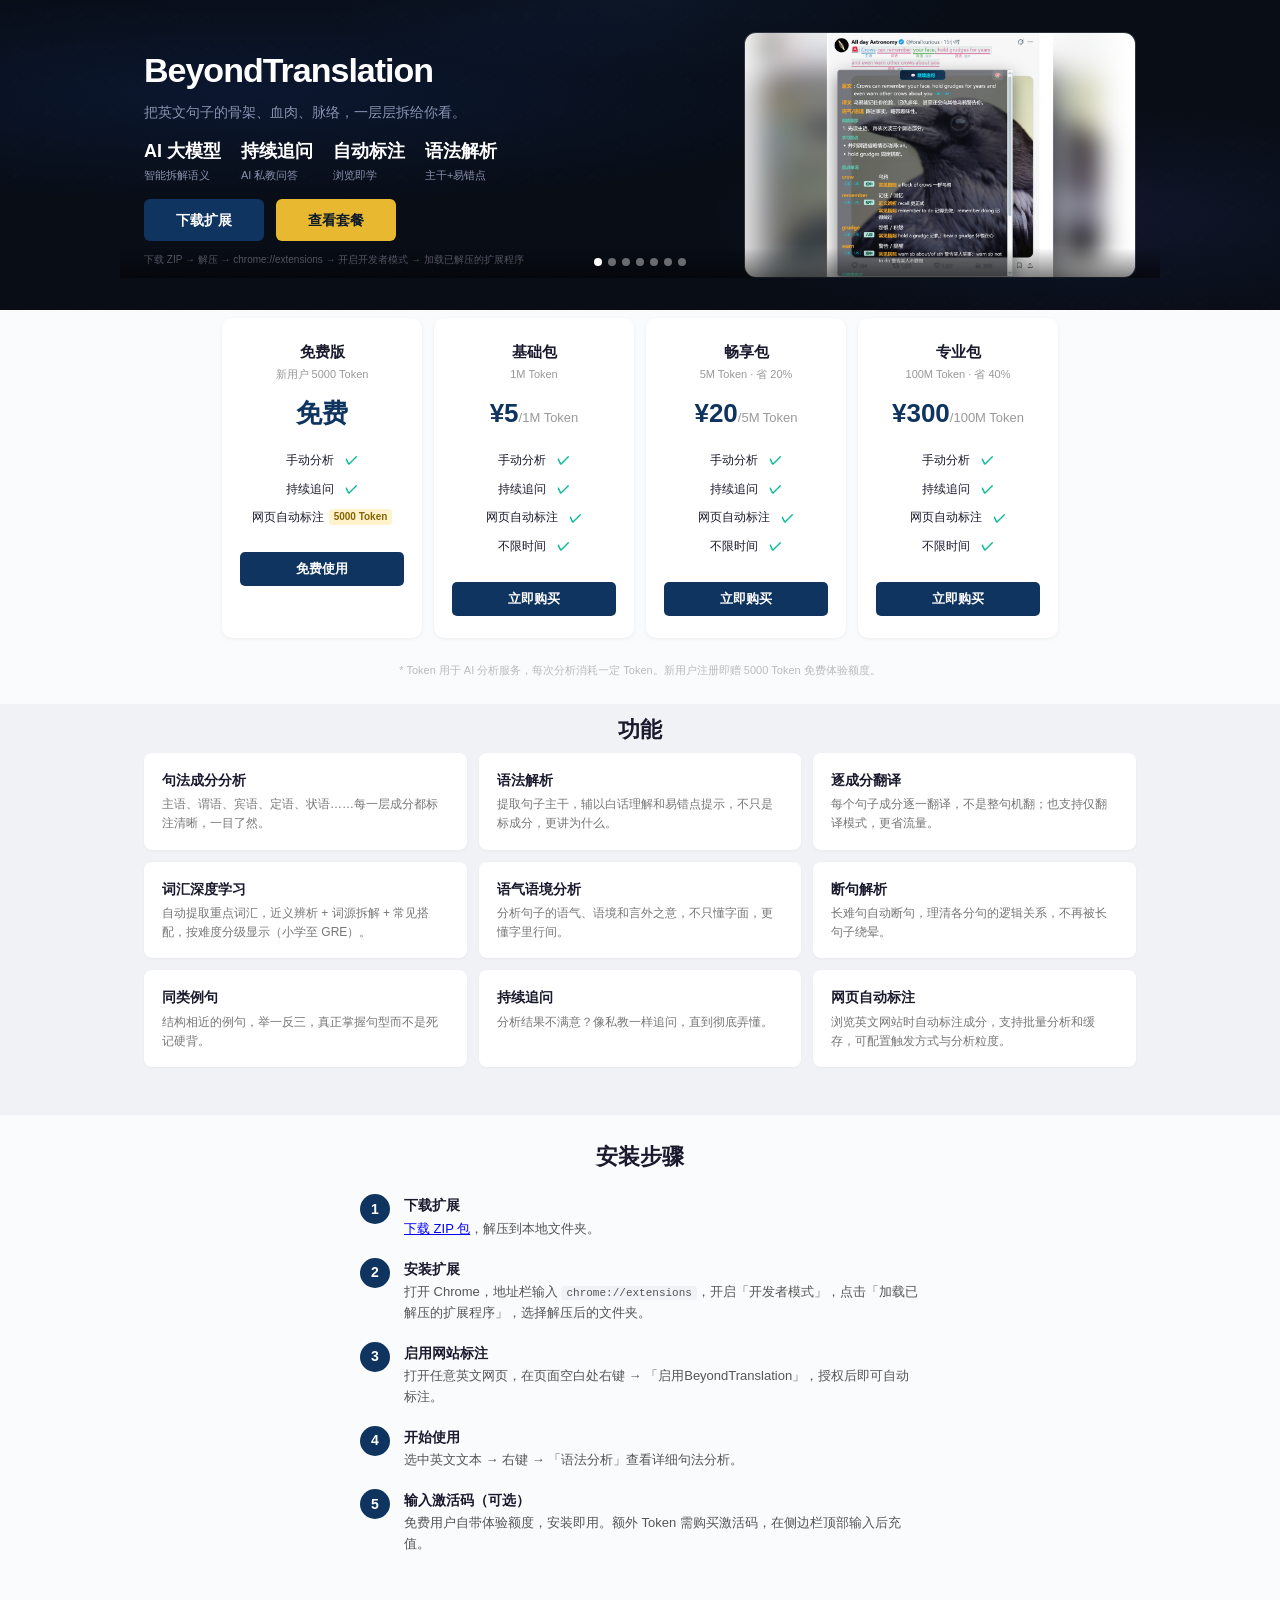
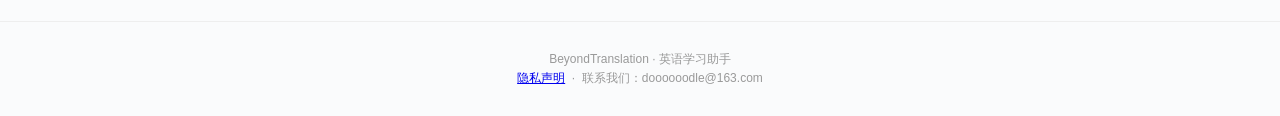
==== commit 6fa59e6b: "1" ====
--- a/index.html
+++ b/index.html
@@ -3,7 +3,7 @@
 <head>
 <meta charset="UTF-8">
 <meta name="viewport" content="width=device-width, initial-scale=1.0">
-<title>BeyondTranslation - 英语句法分析助手</title>
+<title>BeyondTranslation - 英语学习助手</title>
 <link rel="stylesheet" href="css/style.css">
 </head>
 <body>
@@ -18,7 +18,7 @@
         <div class="stat"><strong>AI 大模型</strong><span>智能拆解语义</span></div>
         <div class="stat"><strong>持续追问</strong><span>AI 私教问答</span></div>
         <div class="stat"><strong>自动标注</strong><span>浏览即学</span></div>
-        <div class="stat"><strong>鼠标悬浮</strong><span>查看句法成分</span></div>
+        <div class="stat"><strong>语法解析</strong><span>主干+易错点</span></div>
       </div>
       <div class="hero-actions">
         <a href="assets/beyond-translation.zip" class="hero-cta hero-cta-dl" download>下载扩展</a>
@@ -56,7 +56,7 @@
     <div class="pricing-grid" id="pricingGrid">
       <!-- JS 动态渲染 -->
     </div>
-    <p class="disclaimer">* Token 用于 AI 分析服务，每次分析消耗一定 Token。免费新用户 500000 Token 额度。</p>
+    <p class="disclaimer">* Token 用于 AI 分析服务，每次分析消耗一定 Token。新用户注册即赠 5000 Token 免费体验额度。</p>
   </div>
 </section>
 
@@ -74,31 +74,39 @@
     <div class="feature-grid">
       <div class="feature-card">
         <h3>句法成分分析</h3>
-        <p>主语、谓语、宾语、定语、状语……层层标注，一目了然。</p>
-      </div>
-      <div class="feature-card">
-        <h3>精准翻译</h3>
-        <p>每个句子成分逐一翻译，不是整句机翻。</p>
+        <p>主语、谓语、宾语、定语、状语……每一层成分都标注清晰，一目了然。</p>
+      </div>
+      <div class="feature-card">
+        <h3>语法解析</h3>
+        <p>提取句子主干，辅以白话理解和易错点提示，不只是标成分，更讲为什么。</p>
+      </div>
+      <div class="feature-card">
+        <h3>逐成分翻译</h3>
+        <p>每个句子成分逐一翻译，不是整句机翻；也支持仅翻译模式，更省流量。</p>
       </div>
       <div class="feature-card">
         <h3>词汇深度学习</h3>
-        <p>自动提取重点词汇，近义辨析 + 词源拆解 + 常见搭配。</p>
+        <p>自动提取重点词汇，近义辨析 + 词源拆解 + 常见搭配，按难度分级显示（小学至 GRE）。</p>
+      </div>
+      <div class="feature-card">
+        <h3>语气语境分析</h3>
+        <p>分析句子的语气、语境和言外之意，不只懂字面，更懂字里行间。</p>
+      </div>
+      <div class="feature-card">
+        <h3>断句解析</h3>
+        <p>长难句自动断句，理清各分句的逻辑关系，不再被长句子绕晕。</p>
       </div>
       <div class="feature-card">
         <h3>同类例句</h3>
-        <p>结构相近的例句，举一反三，真正掌握句型。</p>
+        <p>结构相近的例句，举一反三，真正掌握句型而不是死记硬背。</p>
       </div>
       <div class="feature-card">
         <h3>持续追问</h3>
-        <p>分析完就追问，像私教一样。</p>
-      </div>
-      <div class="feature-card">
-        <h3>Token 计费</h3>
-        <p>按 token 消耗计费，余额长期有效，用完为止。</p>
+        <p>分析结果不满意？像私教一样追问，直到彻底弄懂。</p>
       </div>
       <div class="feature-card">
         <h3>网页自动标注</h3>
-        <p>浏览英文网站自动标注成分。<strong>付费功能</strong></p>
+        <p>浏览英文网站时自动标注成分，支持批量分析和缓存，可配置触发方式与分析粒度。</p>
       </div>
     </div>
   </div>
@@ -113,14 +121,14 @@
       <div class="step"><div class="step-num">2</div><div class="step-body"><h3>安装扩展</h3><p>打开 Chrome，地址栏输入 <code>chrome://extensions</code>，开启「开发者模式」，点击「加载已解压的扩展程序」，选择解压后的文件夹。</p></div></div>
       <div class="step"><div class="step-num">3</div><div class="step-body"><h3>启用网站标注</h3><p>打开任意英文网页，在页面空白处右键 → 「启用BeyondTranslation」，授权后即可自动标注。</p></div></div>
       <div class="step"><div class="step-num">4</div><div class="step-body"><h3>开始使用</h3><p>选中英文文本 → 右键 → 「语法分析」查看详细句法分析。</p></div></div>
-      <div class="step"><div class="step-num">5</div><div class="step-body"><h3>输入激活码（可选）</h3><p>付费用户在侧边栏顶部输入激活码，充值 Token 解锁完整功能。</p></div></div>
+      <div class="step"><div class="step-num">5</div><div class="step-body"><h3>输入激活码（可选）</h3><p>免费用户自带体验额度，安装即用。额外 Token 需购买激活码，在侧边栏顶部输入后充值。</p></div></div>
     </div>
   </div>
 </section>
 
 <footer class="footer">
   <div class="container">
-    <p>BeyondTranslation · 英语句法分析助手</p>
+    <p>BeyondTranslation · 英语学习助手</p>
     <p class="footer-sub">
       <a href="#privacy" id="privacyToggle">隐私声明</a>
       &nbsp;·&nbsp;
@@ -134,12 +142,12 @@
     <h3 style="color:#1a1a2e;margin-bottom:12px">隐私声明</h3>
     <p>BeyondTranslation 是一款 Chrome 浏览器扩展，所有数据处理均在用户本地浏览器中完成：</p>
     <ul style="padding-left:16px;margin:8px 0">
-      <li>用户选中的英文文本仅用于调用用户自行配置的 AI 模型接口，不经过我们的服务器。</li>
+      <li>用户选中的英文文本会发送至我们的后端 AI 服务（通过阿里云函数计算调用 DeepSeek API），仅用于句法分析、翻译和例句生成。</li>
       <li>激活码验证通过加密 HTTPS 请求完成，仅传输激活码及设备标识用于验证有效期。</li>
-      <li>不收集或存储用户的浏览历史、网页内容、个人信息。</li>
-      <li>不向第三方出售或共享任何用户数据。</li>
+      <li>不会收集或存储用户的浏览历史、完整的网页内容或个人信息。</li>
+      <li>不会向第三方出售或共享任何用户数据。</li>
     </ul>
-    <p style="margin-top:8px">如有疑问，请联系：doooooodle@163.com</p>
+    <p style="margin-top:8px">AI 分析由 DeepSeek API 提供技术支持。如有疑问，请联系：doooooodle@163.com</p>
     <button onclick="document.getElementById('privacyModal').style.display='none'" style="margin-top:16px;padding:6px 20px;border-radius:4px;background:#0f3460;color:#fff;border:none;cursor:pointer;font-size:13px">关闭</button>
   </div>
 </div>
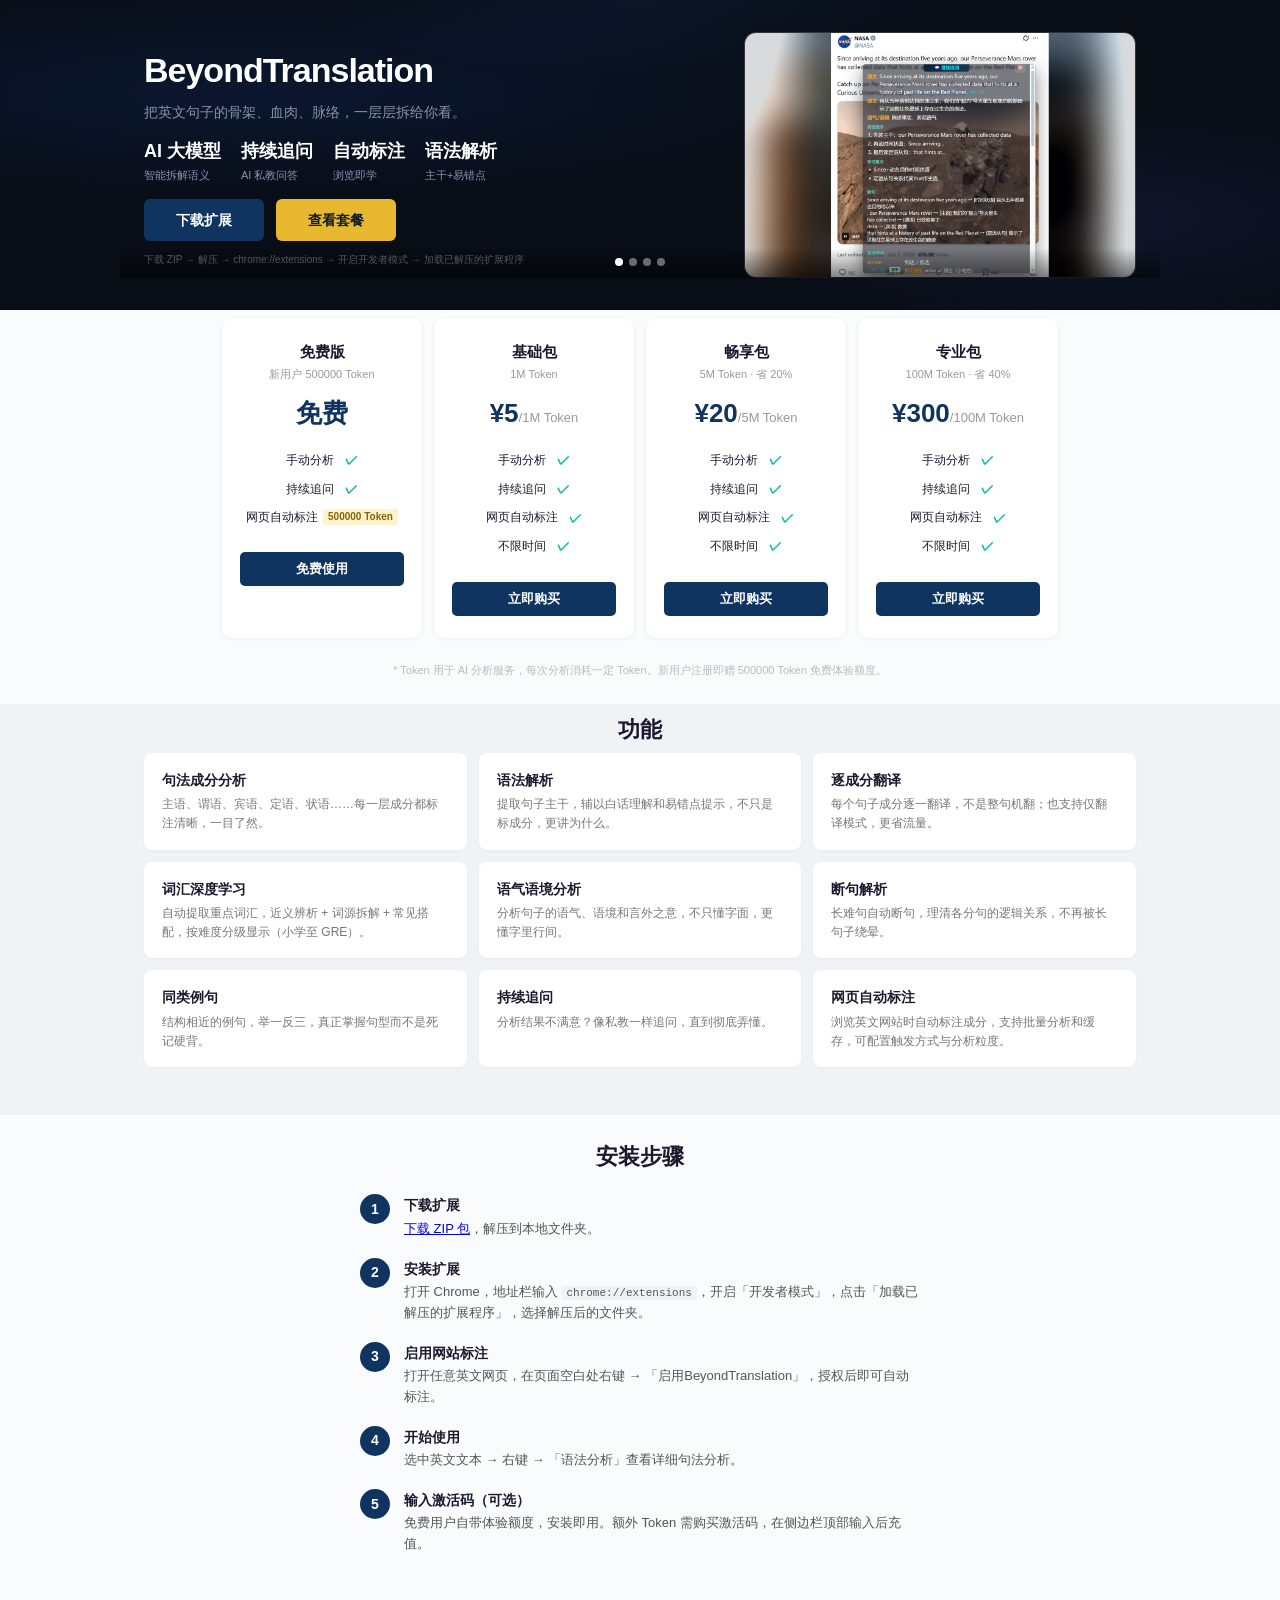
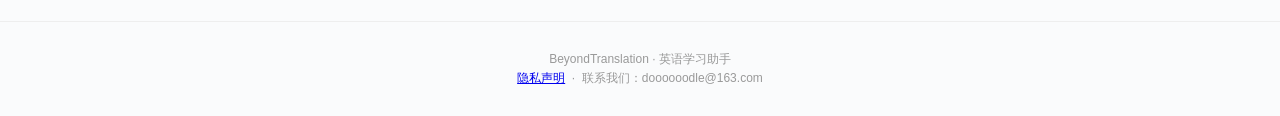
==== commit fda735a2: "1" ====
--- a/index.html
+++ b/index.html
@@ -32,18 +32,12 @@
           <img src="assets/2.png" alt="截图 2" class="carousel-img">
           <img src="assets/3.png" alt="截图 3" class="carousel-img">
           <img src="assets/4.png" alt="截图 4" class="carousel-img">
-          <img src="assets/5.png" alt="截图 5" class="carousel-img">
-          <img src="assets/6.png" alt="截图 6" class="carousel-img">
-          <img src="assets/7.png" alt="截图 7" class="carousel-img">
         </div>
         <div class="carousel-dots" id="carouselDots">
           <span class="dot active"></span>
           <span class="dot"></span>
           <span class="dot"></span>
           <span class="dot"></span>
-          <span class="dot"></span>
-          <span class="dot"></span>
-          <span class="dot"></span>
         </div>
       </div>
     </div>
@@ -56,7 +50,7 @@
     <div class="pricing-grid" id="pricingGrid">
       <!-- JS 动态渲染 -->
     </div>
-    <p class="disclaimer">* Token 用于 AI 分析服务，每次分析消耗一定 Token。新用户注册即赠 5000 Token 免费体验额度。</p>
+    <p class="disclaimer">* Token 用于 AI 分析服务，每次分析消耗一定 Token。新用户注册即赠 500000 Token 免费体验额度。</p>
   </div>
 </section>
 
